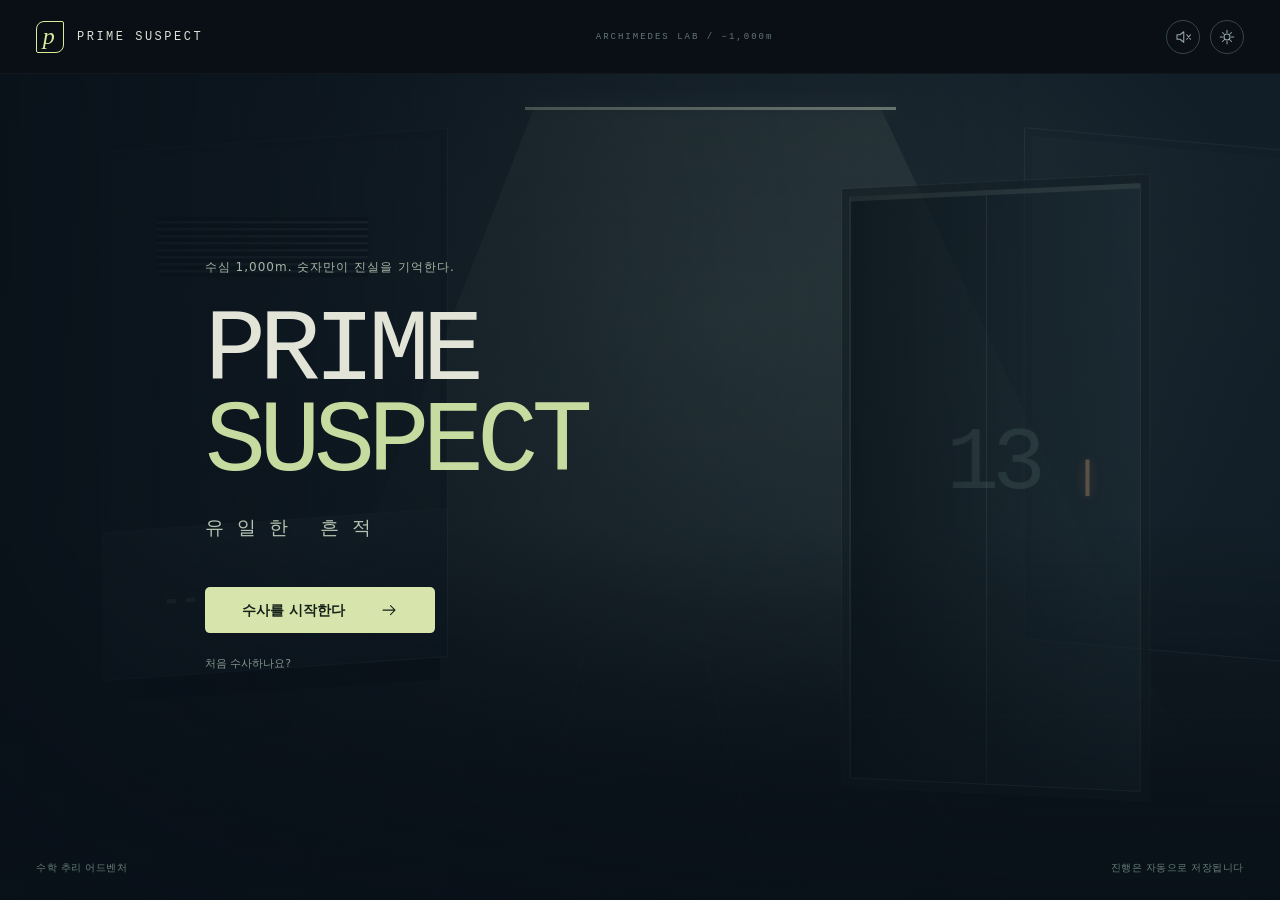
==== index.html @ 3eef9ec5 "Initial playable Prime Suspect prototype" ====
<!doctype html>
<html lang="ko">
<head>
  <meta charset="utf-8">
  <meta name="viewport" content="width=device-width,initial-scale=1,viewport-fit=cover">
  <meta name="theme-color" content="#0c1319">
  <meta name="description" content="소인수분해로 거짓 증언을 파헤치는 수학 추리 어드벤처. 프라임 서스펙트: 유일한 흔적.">
  <title>PRIME SUSPECT — 유일한 흔적</title>
  <link rel="icon" href="data:image/svg+xml,%3Csvg xmlns='http://www.w3.org/2000/svg' viewBox='0 0 64 64'%3E%3Crect width='64' height='64' rx='14' fill='%230c1319'/%3E%3Ctext x='32' y='45' font-size='44' text-anchor='middle' fill='%23ddefa0' font-family='monospace'%3Ep%3C/text%3E%3C/svg%3E">
  <link rel="stylesheet" href="styles.css">
  <script defer src="assets/manifest.js"></script>
  <script defer src="core.js"></script>
  <script defer src="cases.js"></script>
  <script defer src="game.js"></script>
</head>
<body>
  <div id="app"></div>
  <div id="toast" role="status" aria-live="polite"></div>
  <dialog id="dialog" aria-labelledby="dialog-title"></dialog>
  <noscript>이 게임은 JavaScript가 필요합니다. 브라우저에서 JavaScript를 허용해 주세요.</noscript>
</body>
</html>
---- styles.css ----
@charset "UTF-8";
:root{color-scheme:dark;--bg:#0b1117;--panel:#111b23;--panel2:#17232c;--line:#293741;--text:#edf0eb;--muted:#91a1aa;--accent:#d6ed9a;--blue:#88c8f4;--red:#ef8d7c;--mono:Consolas,'Courier New',monospace;--sans:'Segoe UI','Malgun Gothic',system-ui,sans-serif}
*{box-sizing:border-box}body{margin:0;background:var(--bg);color:var(--text);font-family:var(--sans);font-size:14px;line-height:1.6}button,select{font:inherit}button{cursor:pointer;color:inherit}button:disabled{cursor:default;opacity:.4}button,a,select{touch-action:manipulation}button{border:0;background:none}button:focus-visible,select:focus-visible,a:focus-visible{outline:2px solid var(--accent);outline-offset:4px}button:hover:not(:disabled){filter:brightness(1.12)}::selection{background:#536834;color:white}.mono{font-family:var(--mono)}.eyebrow{font:11px var(--mono);letter-spacing:2px;text-transform:uppercase;color:var(--accent)}.muted{color:var(--muted)}.icon{width:18px;height:18px;vertical-align:middle;flex:none;display:inline-block}.primary{background:var(--accent);color:#152019;border-radius:5px;padding:12px 20px;font-weight:700;display:inline-flex;align-items:center;justify-content:center;gap:12px;min-height:46px}.secondary{border:1px solid var(--line);background:#18242d;border-radius:5px;padding:10px 15px;min-height:42px;display:inline-flex;align-items:center;justify-content:center;gap:8px}.quiet{border:1px solid var(--line);border-radius:5px;min-height:38px;padding:7px 11px;color:var(--muted)}.icon-button{width:38px;height:38px;display:inline-grid;place-items:center;border:1px solid var(--line);border-radius:50%;color:var(--muted)}.status-dot{display:inline-block;width:6px;height:6px;border-radius:50%;background:var(--accent);box-shadow:0 0 12px #d6ed9a40;margin-right:7px}.tag{font:10px var(--mono);padding:4px 7px;border:1px solid var(--line);border-radius:3px;color:var(--muted);letter-spacing:.5px}.red-text{color:var(--red)}.blue-text{color:var(--blue)}.lime-text{color:var(--accent)}
.topbar{max-width:1600px;padding:22px 36px 17px;margin:auto;display:flex;align-items:center;justify-content:space-between;gap:15px}.brand{display:flex;align-items:center;gap:12px;text-align:left;padding:0}.brand-symbol{width:33px;height:38px;display:grid;place-items:center;border:1px solid var(--accent);font:italic 28px Georgia;color:var(--accent);border-radius:8px 2px}.brand strong{display:block;font:700 15px var(--mono);letter-spacing:2.5px}.brand small{display:block;font-size:10px;letter-spacing:3px;color:var(--muted);margin-top:3px}.top-meta{display:flex;align-items:center;gap:24px;font:11px var(--mono);color:var(--muted)}.top-actions{display:flex;align-items:center;gap:8px}.topline{height:1px;background:var(--line)}.shell{max-width:1600px;padding:0 36px 36px;margin:auto}.case-nav{display:grid;grid-template-columns:repeat(4,1fr);gap:0;margin-bottom:28px;border-bottom:1px solid var(--line)}.case-tab{padding:18px 14px 16px;display:flex;align-items:center;gap:13px;text-align:left;position:relative;color:var(--muted)}.case-tab:first-child{padding-left:0}.case-tab.active{color:var(--text)}.case-tab.active:after{content:'';height:2px;background:var(--accent);position:absolute;bottom:-1px;left:0;right:0}.case-num{font:24px var(--mono);color:#5f747f}.case-tab.active .case-num{color:var(--accent)}.case-tab small{display:block;font:9px var(--mono);letter-spacing:1.3px;margin-top:2px}.case-tab .tab-lock{margin-left:auto}.case-tab:disabled{opacity:.55}.chapter-heading{display:flex;justify-content:space-between;gap:24px;margin-bottom:25px;align-items:end}.chapter-heading h1{font-size:29px;line-height:1.3;letter-spacing:-1.3px;margin:9px 0 8px;font-weight:650}.chapter-heading .intro{max-width:730px;color:var(--muted);margin:0;font-size:12px}.chapter-meta{text-align:right;white-space:nowrap}.chapter-meta strong{display:block;font:29px var(--mono);letter-spacing:-1px}.chapter-meta span{font-size:10px;color:var(--muted)}.case-progress{display:flex;gap:5px;margin-top:10px}.case-progress i{height:3px;width:33px;background:var(--line)}.case-progress i.done{background:var(--accent)}
.workspace{display:grid;grid-template-columns:minmax(260px,.94fr) minmax(320px,1.16fr) minmax(300px,1fr);gap:18px;align-items:start}.panel{background:var(--panel);border:1px solid var(--line);border-radius:8px;overflow:hidden;min-width:0}.panel-head{padding:15px 17px;display:flex;align-items:center;justify-content:space-between;border-bottom:1px solid var(--line);gap:10px}.panel-head h2{font-size:12px;margin:0;font-weight:600;display:flex;align-items:center;gap:8px}.panel-head .index{font:10px var(--mono);color:var(--accent);margin-right:3px}.panel-label{font:9px var(--mono);letter-spacing:1px;color:var(--muted)}.suspect-tabs{display:flex;border-bottom:1px solid var(--line);padding:0 10px;gap:4px}.suspect-tab{flex:1;padding:13px 5px;color:var(--muted);font-size:12px;border-bottom:2px solid transparent;white-space:nowrap;min-height:44px}.suspect-tab.active{color:var(--accent);border-bottom-color:var(--accent)}.portrait-stage{height:187px;position:relative;overflow:hidden;background:radial-gradient(ellipse at 50% 90%,#34464b 0,transparent 70%),repeating-linear-gradient(0deg,transparent,transparent 3px,#ffffff03 4px),#141f27;display:flex;align-items:end;justify-content:center}.portrait-stage:after{content:'';position:absolute;inset:0;background:linear-gradient(0deg,#0c141bc9,transparent 50%);pointer-events:none}.portrait-stage .crosshair{position:absolute;inset:24px 35px;border:1px solid #49616d35;border-radius:1px}.portrait-stage .crosshair:before{content:'';position:absolute;width:1px;height:100%;left:50%;background:#4c69721a}.portrait-stage svg.person{height:190px;filter:drop-shadow(0 0 25px #7d9f9f20);opacity:.85}.portrait-stage img{height:100%;width:100%;object-fit:cover;object-position:50% 25%}.portrait-stage .portrait-id{position:absolute;top:14px;left:15px;font:9px var(--mono);letter-spacing:1px;color:#93a8b4;z-index:1}.portrait-stage .placeholder-label{position:absolute;right:11px;top:13px;font:8px var(--mono);color:#748690;letter-spacing:1px}.portrait-stage .person-name{position:absolute;bottom:13px;left:17px;z-index:1}.person-name strong{font-size:22px;letter-spacing:1px;font-weight:500}.person-name small{display:block;font-size:11px;color:#a8b7bc;margin-top:0}.emotion{position:absolute;bottom:20px;right:14px;color:var(--accent);font-size:10px;z-index:1}.testimony{padding:16px}.section-caption{display:flex;justify-content:space-between;align-items:center;gap:8px;margin-bottom:9px;color:var(--muted);font-size:10px}.statement{width:100%;text-align:left;border:1px solid var(--line);background:#15222b;display:flex;align-items:start;gap:11px;padding:12px;border-radius:5px;margin-top:8px;font-size:12px;line-height:1.8;transition:border-color .15s,background .15s}.statement .line-no{font:10px var(--mono);color:#637c8b;margin-top:4px}.statement.selected{border-color:var(--accent);background:#202c29}.statement.selected .line-no{color:var(--accent)}.statement.selected:after{content:'HOLD';font:8px var(--mono);color:var(--accent);margin-left:auto;padding-top:5px}.deduction{border-top:1px solid var(--line);padding:15px 16px;background:#121e26}.deduction-title{font-size:11px;color:var(--accent);margin:0 0 8px}.deduction .statement{font-size:11px;padding:10px;line-height:1.7}.brief{padding:15px 16px;border-top:1px solid var(--line);font-size:11px;color:var(--muted)}.brief strong{color:var(--text);font-weight:500}.brief .eyebrow{font-size:9px;margin-bottom:7px}
.map-subhead{display:flex;justify-content:space-between;padding:14px 17px 0;font-size:10px;color:var(--muted)}.map{height:340px;margin:0 10px;position:relative;background-image:radial-gradient(#4a647542 1px,transparent 1px);background-size:15px 15px}.map svg.connections{position:absolute;inset:0;width:100%;height:100%;overflow:visible}.connections path{fill:none;stroke:#4a616f;stroke-width:1.2;vector-effect:non-scaling-stroke}.connections .special-line{stroke:var(--accent);stroke-dasharray:3 2;stroke-width:1.3;opacity:.7}.room{position:absolute;transform:translate(-50%,-50%);width:110px;max-width:31%;padding:0;display:flex;align-items:center;flex-direction:column;gap:5px;z-index:2}.room-number{display:grid;place-items:center;width:43px;height:38px;background:#172630;border:1px solid #506a79;border-radius:5px;font:20px var(--mono);position:relative;box-shadow:0 0 0 5px #111b23}.room:hover .room-number{border-color:var(--accent)}.room.crime .room-number{border-color:var(--red);color:var(--red);background:#33252a}.room.discovered .room-number:after{content:'';width:5px;height:5px;position:absolute;right:-3px;top:-3px;background:var(--accent);border-radius:50%;box-shadow:0 0 0 3px var(--panel)}.room-name{font-size:10px;background:#111b23eb;padding:0 4px;text-align:center;line-height:1.4;white-space:normal}.room .crime-caption{font:7px var(--mono);letter-spacing:1.3px;color:var(--red);line-height:1}.special-button{position:absolute;left:50%;top:60%;transform:translateX(-50%);font-size:9px;z-index:3;background:#1e2e2c;border:1px dashed #759369;color:var(--accent);border-radius:4px;padding:4px 7px;max-width:55%;white-space:nowrap}.map.case-4 .special-button{top:59%;left:74%}.map-legend{display:flex;gap:14px;padding:1px 17px 14px;font-size:9px;color:var(--muted)}.map-legend span{display:flex;align-items:center;gap:5px}.legend-square{display:inline-block;width:6px;height:6px;border:1px solid var(--muted)}.legend-square.crime{border-color:var(--red)}.legend-square.clue{background:var(--accent);border-color:var(--accent)}.evidence-section{border-top:1px solid var(--line);padding:15px 16px}.evidence-title{display:flex;align-items:center;justify-content:space-between;margin-bottom:10px}.evidence-title h3{font-size:11px;font-weight:500;margin:0}.evidence-title span{font:10px var(--mono);color:var(--muted)}.evidence-list{display:grid;grid-template-columns:1fr 1fr;gap:7px}.evidence{border:1px solid var(--line);background:#15222a;border-radius:4px;padding:10px;text-align:left;min-width:0;position:relative;min-height:66px}.evidence strong{display:block;font-size:10px;font-weight:500;line-height:1.5}.evidence small{display:block;font-size:9px;color:var(--muted);margin-top:4px;line-height:1.4}.evidence.selected{border-color:var(--accent);background:#25302b}.evidence.selected:after{content:'✓';position:absolute;right:6px;top:3px;color:var(--accent);font-size:10px}.empty-note{font-size:11px;color:var(--muted);padding:12px 0;line-height:1.9;grid-column:1/-1}.notebook-button{display:flex;align-items:center;justify-content:center;gap:6px;width:100%;margin-top:12px;font-size:10px;color:var(--muted);padding:7px}
.decoder-body{padding:16px}.card-slot{padding:14px;background:linear-gradient(125deg,#26343d,#18232d);border:1px solid #3b4d58;border-radius:7px;position:relative;overflow:hidden}.card-slot:before{content:'';position:absolute;width:160px;height:160px;border:1px solid #607a8725;border-radius:50%;right:-70px;top:-70px;box-shadow:0 0 0 17px #607a8710,0 0 0 40px #607a8708}.card-slot .eyebrow{font-size:8px;color:#9aafb8;letter-spacing:1.7px}.card-slot .card-name{display:flex;justify-content:space-between;align-items:center;margin-top:7px;font-size:11px}.card-value{font:32px var(--mono);letter-spacing:-1px;line-height:1.3;margin:9px 0 8px}.magnetic{height:4px;background:repeating-linear-gradient(90deg,#8b9ba57a 0,#8b9ba57a 1px,transparent 2px,transparent 5px);width:80px}.scan-button{width:100%;margin-top:11px;font-size:12px}.scan-button svg{width:16px}.decoder-tabs{display:flex;gap:3px;border-bottom:1px solid var(--line);margin-top:18px}.decoder-tab{font-size:10px;flex:1;min-height:40px;color:var(--muted);padding:8px 3px;white-space:nowrap;border-bottom:2px solid transparent}.decoder-tab.active{border-bottom-color:var(--accent);color:var(--accent)}.factor-output{padding:17px 0 11px;min-height:134px}.output-label{display:flex;justify-content:space-between;font:9px var(--mono);letter-spacing:1px;color:var(--muted);margin-bottom:10px}.factor-row{display:flex;flex-wrap:wrap;gap:6px}.factor-chip{display:flex;flex-direction:column;align-items:center;justify-content:center;min-width:46px;min-height:54px;border:1px solid #4d7990;color:var(--blue);background:#192e3b;border-radius:4px;padding:7px 10px;font:21px var(--mono)}.factor-chip sup{font-size:12px;vertical-align:super;margin-left:1px}.factor-chip small{font:8px var(--sans);margin-top:3px;opacity:.8}.factor-chip.odd{border-color:#965c57;color:var(--red);background:#302429}.factor-chip.unknown{border-color:#a8715e;color:#eeb28e;background:#322722}.factor-chip.selected{outline:2px solid var(--accent);outline-offset:2px}.factor-empty{display:flex;gap:10px;align-items:center;font-size:11px;color:var(--muted);height:85px;border:1px dashed var(--line);padding:15px;border-radius:4px}.factor-note{font-size:10px;color:var(--muted);margin:11px 0 0;line-height:1.8}.factor-action{width:100%;text-align:left;border:1px dashed #61765d;border-radius:4px;color:var(--accent);font-size:10px;margin-top:10px;padding:9px}.mini-comparison{font-size:10px;border-top:1px solid var(--line);margin-top:13px;padding-top:12px;color:var(--muted);display:grid;gap:5px}.mini-comparison b{color:var(--blue);font-family:var(--mono);font-weight:normal}.tool-panel{padding:15px 0 5px}.tool-description{font-size:10px;color:var(--muted);margin:0 0 13px;line-height:1.9}.select-label{display:block;font-size:10px;color:var(--muted);margin:10px 0 5px}select{width:100%;min-height:40px;border:1px solid #3a4c58;border-radius:4px;background:#17242e;color:var(--text);padding:8px 10px;font-size:11px}.snapshot-row{display:grid;grid-template-columns:70px 1fr;align-items:center;gap:8px;margin-bottom:8px}.snapshot-value{font:16px var(--mono);color:var(--blue)}.tool-button{width:100%;margin-top:12px;font-size:11px}.math-result{margin-top:14px;padding:12px;border:1px solid #475b4d;background:#1e2b28;border-radius:4px;color:var(--accent);font:14px var(--mono);overflow-wrap:anywhere}.math-result small{display:block;font:10px var(--sans);color:var(--muted);margin-top:5px;line-height:1.7}.division-grid{margin-top:12px;font-size:9px;border-collapse:collapse;width:100%;text-align:center;color:var(--muted)}.division-grid th,.division-grid td{padding:5px 2px;border-bottom:1px solid var(--line);font-weight:400}.division-grid .yes{color:var(--blue)}.offset-controls{display:flex;gap:7px;margin:13px 0}.offset-controls button{flex:1;border:1px solid var(--line);border-radius:4px;padding:8px;font:18px var(--mono);background:#17242e}.offset-controls button.active{color:var(--accent);border-color:var(--accent);background:#27352b}.offset-equation{text-align:center;font:21px var(--mono);padding:7px 0 16px;line-height:1.7}.swap-card{border:1px solid var(--line);background:#16232c;padding:11px;border-radius:4px;margin-top:10px}.swap-card p{font-size:10px;color:var(--muted);margin:0 0 6px}.swap-card .prefix{font:12px var(--mono)}.exit-block{margin-top:8px;display:block;width:100%;border:1px dashed #8f9c6b;color:var(--accent);border-radius:3px;padding:8px;font:12px var(--mono);background:#2b352c;cursor:grab}.swap-card.drag-over{outline:2px solid var(--accent)}.swap-arrow{text-align:center;font-size:18px;color:var(--accent);margin:3px 0 -7px}.module-unlock{padding:10px 16px;border-top:1px solid var(--line);font-size:9px;color:var(--muted);display:flex;gap:7px;align-items:center}
.actionbar{display:grid;grid-template-columns:1fr auto;align-items:center;gap:20px;background:#17232b;border:1px solid #3e4d45;border-radius:7px;margin-top:18px;padding:17px 20px;position:relative}.objective{display:flex;align-items:center;gap:15px;min-width:0}.objective-number{display:grid;place-items:center;flex:none;width:35px;height:35px;background:#27372c;border:1px solid #4c6041;border-radius:50%;color:var(--accent);font:13px var(--mono)}.objective h3{font-size:12px;font-weight:600;margin:0 0 3px}.objective p{font-size:11px;color:var(--muted);margin:0;line-height:1.8}.action-buttons{display:flex;gap:8px;align-items:center}.proof-button{min-width:155px;font-size:12px}.proof-label{display:block;color:var(--accent);font-size:10px;margin-top:3px}.proof-label.empty{color:var(--muted)}.feedback{grid-column:1/-1;border-top:1px solid #684641;padding-top:11px;color:#f3a291;font-size:12px}.footer{display:flex;justify-content:space-between;gap:15px;padding-top:18px;font:9px var(--mono);letter-spacing:1px;color:#607780}.footer .saving{color:#91a17b}.save-warning{color:var(--red);font-size:10px;margin:10px 0 0}.finish-banner{padding:20px;background:#26362a;border:1px solid #66744d;border-radius:6px;margin-bottom:18px;display:flex;align-items:center;justify-content:space-between;gap:15px}.finish-banner strong{font-size:14px}.finish-banner p{font-size:11px;color:var(--muted);margin:5px 0 0}.finish-banner div:last-child{display:flex;gap:8px}
.landing{max-width:1370px;margin:auto;min-height:calc(100svh - 100px);padding:55px 48px 35px;position:relative}.landing-main{display:grid;grid-template-columns:1.2fr 1fr;align-items:center;gap:60px;min-height:410px}.landing h1{font-size:clamp(42px,5.1vw,72px);line-height:1.16;letter-spacing:-3px;font-weight:600;margin:25px 0}.landing h1 em{font-style:normal;color:var(--accent)}.landing .lead{color:var(--muted);font-size:14px;line-height:2;max-width:490px}.landing-actions{display:flex;gap:10px;margin:29px 0}.landing .primary{min-width:185px}.landing-foot{display:flex;justify-content:space-between;margin-top:25px;padding-top:20px;border-top:1px solid var(--line);font:10px var(--mono);letter-spacing:1px;color:var(--muted)}.prime-art{position:relative;min-height:395px;display:flex;align-items:center;justify-content:center;background:radial-gradient(ellipse,#30454150,transparent 70%)}.prime-art .orbit{position:absolute;border:1px solid #3e584d60;width:310px;height:310px;border-radius:50%;box-shadow:0 0 0 30px #3e584d10,0 0 0 60px #3e584d0a}.prime-art .orbit:before{content:'';width:10px;height:10px;position:absolute;top:64px;right:14px;border-radius:50%;background:var(--accent);box-shadow:0 0 20px #d6ed9a60}.art-card{position:relative;transform:rotate(-8deg);width:260px;height:165px;padding:24px;background:linear-gradient(130deg,#364b4b,#182630);border:1px solid #62776b;border-radius:9px;box-shadow:0 20px 60px #0008}.art-card:after{content:'';position:absolute;width:100%;height:32px;background:#0a1119;left:0;top:30px;opacity:.55}.art-card .eyebrow{position:relative;z-index:1;font-size:8px}.art-card strong{display:block;font:43px var(--mono);margin-top:27px;color:var(--text);letter-spacing:2px}.art-card small{font:8px var(--mono);letter-spacing:2px;color:var(--muted)}.art-factor{position:absolute;right:0;bottom:40px;display:flex;gap:7px;transform:rotate(5deg)}.art-factor .factor-chip{width:61px;height:67px;font-size:26px;box-shadow:0 15px 35px #0008}.art-caption{position:absolute;left:10px;top:24px;color:#93aa9a;font:9px var(--mono);letter-spacing:2px}.art-coordinate{position:absolute;bottom:0;left:30px;font:9px var(--mono);letter-spacing:2px;color:var(--muted)}.case-previews{display:grid;grid-template-columns:repeat(4,1fr);gap:12px;margin-top:40px}.case-preview{padding:17px;border:1px solid var(--line);border-radius:5px;background:#111c23}.case-preview .num{color:var(--accent);font:12px var(--mono)}.case-preview h3{font-size:13px;font-weight:500;margin:11px 0 5px}.case-preview p{font-size:10px;color:var(--muted);margin:0}
dialog{color:var(--text);background:#131f27;border:1px solid #45574e;border-radius:10px;padding:0;max-width:540px;width:calc(100% - 32px);max-height:88svh;box-shadow:0 30px 100px #000b}dialog::backdrop{background:#04090dd9;backdrop-filter:blur(6px)}.dialog-inner{padding:30px}.dialog-top{display:flex;justify-content:space-between;align-items:center;gap:15px}.dialog-inner h2{font-size:23px;line-height:1.5;letter-spacing:-.7px;margin:20px 0 13px;font-weight:550}.dialog-inner p{font-size:13px;line-height:2;color:#b5c2c8;margin:12px 0}.dialog-actions{display:flex;gap:10px;justify-content:flex-end;flex-wrap:wrap;margin-top:25px}.dialog-actions button{font-size:12px}.success-mark{font:48px Georgia;color:var(--accent);margin-top:14px}.success-line{height:1px;background:linear-gradient(90deg,var(--accent),transparent);margin:21px 0}.hint-count{display:flex;gap:5px;margin:18px 0}.hint-count i{display:block;height:3px;width:30px;background:var(--line)}.hint-count i.active{background:var(--accent)}.help-rule{display:grid;grid-template-columns:30px 1fr;gap:12px;margin:17px 0}.help-rule span{font:18px var(--mono);color:var(--accent);padding-top:3px}.help-rule p{margin:0;font-size:12px}.help-rule b{display:block;color:var(--text);font-weight:500}.notebook-entry{padding:13px 0;border-bottom:1px solid var(--line)}.notebook-entry strong{font-size:12px;font-weight:500;color:var(--accent)}.notebook-entry p{font-size:11px;margin:5px 0}.dialog-pills{display:flex;gap:7px;flex-wrap:wrap;margin-top:15px}.dialog-pills .tag{color:var(--accent)}#toast{position:fixed;bottom:25px;left:50%;transform:translate(-50%,18px);background:var(--accent);color:#14201a;border-radius:5px;padding:11px 18px;font-size:12px;font-weight:600;z-index:10;opacity:0;pointer-events:none;max-width:calc(100% - 28px);text-align:center;transition:opacity .2s,transform .2s}#toast.visible{opacity:1;transform:translate(-50%,0)}.scan-flash{animation:scan .55s ease-out}.spark{animation:spark .7s ease-out}@keyframes scan{0%{opacity:0;transform:translateY(9px)}40%{filter:brightness(1.7)}100%{opacity:1;transform:none}}@keyframes spark{0%,25%{filter:brightness(2);transform:translateX(-2px)}40%{transform:translateX(2px)}60%,100%{filter:none;transform:none}}
@media(min-width:1500px){.portrait-stage{height:225px}.map{height:380px}.testimony .statement{font-size:13px}.panel-head{padding:18px}.factor-chip{min-width:53px}.card-value{font-size:36px}}
@media(max-width:1150px){.topbar{padding:20px 23px}.shell{padding:0 23px 28px}.workspace{grid-template-columns:minmax(240px,.9fr) minmax(290px,1.1fr);gap:16px}.decoder-panel{grid-column:1/-1}.decoder-body{display:grid;grid-template-columns:240px 1fr;gap:0 20px}.decoder-tabs{margin-top:0}.decoder-content{grid-column:2;grid-row:2/4}.card-slot{grid-row:1/3}.scan-button{grid-column:1;grid-row:3;align-self:start}.decoder-panel .module-unlock{padding:10px 17px}.decoder-content .factor-output{min-height:110px}.tool-panel{padding-top:12px}.tool-panel .snapshot-row{max-width:400px}.landing{padding:35px 30px}.landing-main{gap:20px}.prime-art{transform:scale(.9)}.case-tab{gap:9px;padding:16px 10px}.case-tab strong{font-size:11px}.case-tab small{font-size:8px}.case-num{font-size:21px}.chapter-heading h1{font-size:27px}.chapter-meta{display:none}}
@media(max-width:700px){.topbar{padding:16px 17px}.brand strong{font-size:12px;letter-spacing:1.7px}.brand small{font-size:8px;letter-spacing:2px}.brand-symbol{width:27px;height:33px;font-size:24px}.top-meta{display:none}.top-actions{gap:6px}.top-actions .icon-button{width:33px;height:33px}.shell{padding:0 14px 22px}.case-nav{margin-bottom:20px}.case-tab{display:block;text-align:center;padding:13px 2px}.case-tab:first-child{padding-left:2px}.case-num{font-size:18px;display:block}.case-tab strong{display:none}.case-tab small{font-size:8px;letter-spacing:.3px;margin-top:4px}.case-tab .tab-lock{position:absolute;top:11px;right:8px;width:10px;height:10px}.chapter-heading{margin-bottom:17px}.chapter-heading .eyebrow{font-size:9px;letter-spacing:1.5px}.chapter-heading h1{font-size:25px;margin-top:7px}.chapter-heading .intro{font-size:11px;line-height:1.9}.workspace{display:flex;flex-direction:column;gap:13px}.panel{width:100%}.panel-head{padding:13px 15px}.panel-head h2{font-size:12px}.portrait-stage{height:150px}.portrait-stage svg.person{height:165px}.testimony{padding:13px 14px}.statement{font-size:12px;min-height:49px}.portrait-stage .person-name strong{font-size:20px}.suspect-tabs{padding:0 7px}.suspect-tab{padding:11px 4px}.brief{padding:12px 14px;font-size:10px}.map{height:300px;margin:0 13px}.map-subhead{font-size:9px}.evidence-section{padding:13px 14px}.room{max-width:32%;width:115px}.room-name{font-size:10px}.room-number{width:39px;height:35px;font-size:18px}.evidence strong{font-size:11px}.evidence small{font-size:10px}.evidence{min-height:65px;padding:10px}.decoder-body{display:block;padding:14px}.card-slot{padding:13px}.card-value{font-size:29px;margin:4px 0}.card-slot .card-name{margin-top:4px}.card-slot .eyebrow{font-size:8px}.scan-button{margin-top:10px}.decoder-tabs{margin-top:13px}.factor-output{min-height:120px}.factor-chip{min-width:53px;min-height:56px}.factor-note{font-size:11px}.tool-description{font-size:11px}.select-label,select{font-size:12px}.snapshot-row{grid-template-columns:80px 1fr}.snapshot-value{font-size:18px}.actionbar{grid-template-columns:1fr;padding:14px;gap:12px;margin-top:14px}.objective{gap:10px;align-items:start}.objective p{font-size:11px}.objective h3{font-size:12px}.objective-number{width:28px;height:28px;font-size:11px}.action-buttons{justify-content:space-between;gap:8px}.action-buttons .primary{flex:1}.proof-button{min-width:0}.feedback{font-size:11px}.footer{font-size:8px;letter-spacing:.1px;padding:15px 1px;line-height:1.7}.footer span:first-child{max-width:60%}.landing{padding:28px 22px 25px;min-height:initial}.landing-main{display:block}.landing h1{font-size:40px;letter-spacing:-2px;margin:23px 0 19px}.landing .lead{font-size:12px;line-height:2}.landing-actions{margin:24px 0 0;gap:7px}.landing-actions .primary{min-width:0;flex:1;font-size:12px;padding:12px 14px}.landing-actions .secondary{font-size:11px;padding:10px 12px}.prime-art{min-height:290px;transform:scale(.83);margin:-8px -20px -15px}.prime-art .orbit{width:270px;height:270px}.art-factor{right:10px;bottom:13px}.art-caption{top:15px;left:0}.art-coordinate{bottom:-18px;left:4px}.case-previews{grid-template-columns:1fr 1fr;gap:8px;margin-top:20px}.case-preview{padding:13px}.case-preview h3{font-size:12px}.case-preview p{font-size:9px}.landing-foot{font-size:8px;letter-spacing:.3px;gap:12px}.dialog-inner{padding:23px}.dialog-inner h2{font-size:21px}.dialog-inner p{font-size:12px}.dialog-actions .primary,.dialog-actions .secondary{flex:1}.finish-banner{display:block;padding:16px}.finish-banner div:last-child{margin-top:15px}.finish-banner button{flex:1;font-size:11px}.special-button{font-size:8px}.division-grid{font-size:10px}select{min-height:44px}.swap-card p{font-size:11px}}
.mobile-nav{display:none}.panel,.actionbar{scroll-margin-top:15px}
@media(max-width:700px){body:has(.mobile-nav){padding-bottom:77px}.mobile-nav{display:grid;grid-template-columns:1fr 1fr 1fr 1.3fr;position:fixed;bottom:0;left:0;right:0;z-index:5;background:#101a22f5;backdrop-filter:blur(12px);border-top:1px solid #4b5f4b;padding:7px 10px calc(7px + env(safe-area-inset-bottom));gap:4px;box-shadow:0 -5px 25px #0004}.mobile-nav button{display:flex;flex-direction:column;align-items:center;justify-content:center;gap:3px;min-height:45px;font-size:10px;color:var(--muted);border-radius:4px}.mobile-nav button .icon{width:17px;height:17px}.mobile-nav .mobile-proof{background:#d6ed9a;color:#17251d}.mobile-nav b{font:10px var(--mono);background:#203d2526;border-radius:3px;padding:1px 4px;margin-left:2px}body:has(.mobile-nav) #toast{bottom:85px}.panel,.actionbar{scroll-margin-top:12px}}
@media(prefers-reduced-motion:reduce){*,*:before,*:after{animation:none!important;transition:none!important;scroll-behavior:auto!important}}
/* v2: a conversation first. Investigation tools are separate, temporary views. */
.scene-figure .portrait-stage svg.person{height:100%;width:100%}
.person-choice .portrait-stage svg.person{height:100%;width:auto}
.dialogue-text,.resolution-text,.opening-copy h1,.deduction-option strong{word-break:keep-all;overflow-wrap:anywhere}
.opening-copy h1{text-wrap:balance}
body.focus-mode{padding:0;overflow:hidden;background:#080d12;color:#e7e9e2;font-size:15px}
.focus-game{height:100svh;min-height:580px;display:flex;flex-direction:column;background:#0b1218;overflow:hidden}
.scene-header{height:74px;flex:none;padding:0 36px;display:flex;align-items:center;justify-content:space-between;border-bottom:1px solid #b0c4b10d;position:relative;z-index:2;background:#0a1017e8;gap:24px}
.scene-brand{display:flex;align-items:center;gap:13px;font:12px var(--mono);letter-spacing:2.5px;color:#d8e2d5;padding:0}.scene-brand .brand-symbol{height:32px;width:28px;font-size:24px}
.scene-header-actions{display:flex;gap:10px}.scene-header-actions .icon-button{border-color:#35464a;color:#9aa9ac;width:34px;height:34px}
.chapter-button{display:flex;align-items:center;gap:15px;color:#adb9b8;font-size:13px;padding:8px 16px}.chapter-button .mono{font-size:10px;color:#a8b58e;letter-spacing:1.6px}.chapter-dots{font:11px var(--mono);letter-spacing:3px;color:#70817c}.depth-label{font:9px var(--mono);letter-spacing:2px;color:#657773}
.scene-stage,.title-stage{position:relative;flex:1;min-height:0;isolation:isolate;overflow:hidden}
.room-art{position:absolute;inset:0;z-index:-1;overflow:hidden;background:radial-gradient(ellipse at 56% 30%,#34454a80,transparent 55%),linear-gradient(180deg,#121e27,#152129 55%,#0d151b 88%);background-size:cover;background-position:center}
.ceiling-light{position:absolute;top:4%;left:41%;width:29%;height:3px;background:#becab5;opacity:.55;box-shadow:0 0 20px #cbdebd65,0 0 80px #e4f5ce25}
.light-cone{position:absolute;top:4%;left:20%;width:75%;height:86%;background:linear-gradient(180deg,#a5bba51c,transparent);clip-path:polygon(29% 0,65% 0,100% 100%,0 100%);filter:blur(12px)}
.wall-panel{position:absolute;top:8%;bottom:30%;border:1px solid #71838520;background:linear-gradient(130deg,#27343c33,#0d1a2499);box-shadow:inset 0 0 0 7px #0e182030}.left-wall{left:8%;width:27%;transform:skewY(-4deg)}.right-wall{right:-3%;width:23%;transform:skewY(5deg)}
.scene-door{position:absolute;top:11%;height:61%;width:18%;left:68%;background:linear-gradient(90deg,#0c161dd9,#1c2c3499);border:1px solid #7189853d;border-top:5px solid #57666447;box-shadow:0 0 0 8px #0f192099,0 0 0 9px #53645f1a;transform:perspective(900px) rotateY(-8deg);display:grid;place-items:center}
.scene-door:before{content:'';position:absolute;top:0;bottom:0;left:48%;width:1px;background:#59726938}.scene-door span{font:clamp(50px,7vw,110px) var(--mono);color:#647f7938;letter-spacing:-7px;transform:translateY(-25px)}.scene-door i{position:absolute;right:17%;top:45%;width:4px;height:36px;background:#cf9b715c;box-shadow:0 0 12px #e1984c38}
.wall-vent{position:absolute;top:17%;left:12%;width:17%;height:8%;border:3px solid #17232b;background:repeating-linear-gradient(0deg,#09121a 0,#09121a 4px,#35434a 5px,#35434a 7px);opacity:.5}
.room-console{position:absolute;bottom:28%;left:8%;width:27%;height:18%;background:linear-gradient(150deg,#24323a,#111e27);border:1px solid #75867a22;transform:skewY(-4deg);box-shadow:0 30px 0 -8px #0b121acc;display:flex;align-items:center;padding:5%;gap:10px}.room-console i{width:9px;height:4px;background:#9fb78b55;box-shadow:0 0 8px #b3dd8022}.room-console i:last-child{background:#b47e5c5c}
.floor-grid{position:absolute;bottom:-30%;left:-20%;right:-20%;height:60%;background:repeating-linear-gradient(90deg,transparent 0,transparent 119px,#96ac9e0d 120px),repeating-linear-gradient(0deg,transparent 0,transparent 79px,#96ac9e0d 80px);transform:perspective(400px) rotateX(58deg);transform-origin:50% 0}
.room-vignette{position:absolute;inset:0;background:radial-gradient(ellipse at 54% 35%,transparent 10%,#050b1066 75%),linear-gradient(0deg,#080f17f5 0,transparent 65%)}
.scene-location{position:absolute;top:32px;left:38px;font-size:11px;color:#8b9e9d;display:flex;align-items:center;gap:12px;letter-spacing:1px}.scene-location i{display:block;height:3px;width:3px;background:#91a294;border-radius:50%}
.scene-caption{position:absolute;left:11%;top:27%;display:flex;flex-direction:column;align-items:start;gap:12px;font:9px var(--mono);letter-spacing:3px;color:#748985}.caption-line{height:1px;width:33px;background:#96ac89}.caption-number{font:100px var(--mono);color:#b5c8bb0d;letter-spacing:-7px;line-height:1}
.scene-figure{position:absolute;top:8%;bottom:192px;left:47%;width:35%;min-height:220px;transform:translateX(-20%);pointer-events:none;filter:drop-shadow(-30px 15px 50px #000a);transition:filter .2s}
.scene-figure .portrait-stage{height:100%;width:100%;background:none;overflow:visible}.scene-figure .portrait-stage:after{background:linear-gradient(0deg,#101b2366,transparent 60%)}.scene-figure .person{height:100%;width:100%;max-width:570px;filter:none;opacity:1}
.scene-figure .portrait-stage img{object-fit:contain;object-position:bottom;mask-image:linear-gradient(180deg,black 75%,transparent)}
.scene-figure .crosshair,.scene-figure .portrait-id,.scene-figure .placeholder-label,.scene-figure .person-name,.scene-figure .emotion{display:none}.figure-held{filter:drop-shadow(-20px 10px 50px #000b) drop-shadow(0 0 20px #d6ed9a13)}
.dialogue-box{position:absolute;bottom:100px;left:50%;transform:translateX(-50%);width:min(1040px,calc(100% - 120px));padding:28px 34px 24px;background:linear-gradient(115deg,#0d1820f9,#101b23f5);border:1px solid #5e746542;border-left:3px solid #a7bc90;border-radius:3px;box-shadow:0 16px 60px #0005;z-index:1}
.dialogue-name{display:flex;align-items:center;gap:13px;font-size:17px;color:#d7e9bc}.dialogue-name>span:first-child{font-weight:600;letter-spacing:2px}.dialogue-name small{font-size:11px;color:#7f9596;letter-spacing:.5px}.dialogue-name .speech-count{font:10px var(--mono);color:#637b7e;letter-spacing:2px;margin-left:auto}
.dialogue-text{font-size:clamp(20px,1.8vw,27px);font-weight:400;letter-spacing:-.65px;line-height:1.9;color:#f0eee5;max-width:900px;min-height:62px;margin:22px 0 25px;animation:speech-enter .22s ease-out}
.dialogue-controls,.dialogue-left,.dialogue-right{display:flex;align-items:center;gap:13px}.dialogue-controls{justify-content:space-between}.dialogue-left{gap:18px}.dialogue-right{gap:17px}.dialogue-controls .primary{font-size:13px;padding:12px 20px;min-width:142px;background:#dae7ae}.dialogue-controls .secondary{font-size:12px;min-width:120px}
.speech-prev{font-size:22px;color:#8d9a92;padding:0;min-width:24px;min-height:36px}.speaker-change{display:flex;align-items:center;gap:7px;color:#819997;font-size:11px;padding:8px 0}.speaker-change .icon{width:14px;height:14px}.hold-button{font-size:20px;letter-spacing:2px;font-weight:600;padding:8px 22px;color:#e8b99d;position:relative}.hold-button:before{content:'';height:1px;position:absolute;bottom:7px;left:22px;right:24px;background:#a9856355}.hold-button:hover{color:#f1d8ba}.resume-button{color:#9aa99d;font-size:12px;padding:9px 0}.is-held{border-left-color:#e7b993}.held-mark{position:absolute;bottom:-27px;left:0;font-size:10px;color:#a3ac94;letter-spacing:.3px}.deduction-label{font-size:11px;color:#91a396}
.investigation-dock{position:absolute;bottom:20px;left:50%;transform:translateX(-50%);width:min(1040px,calc(100% - 120px));display:flex;align-items:center;gap:8px;z-index:1}.investigation-dock button{display:flex;align-items:center;justify-content:center;gap:9px;color:#9cafab;font-size:12px;padding:11px 18px;min-height:43px;border:1px solid #6d827224;border-radius:4px;background:#0d171f99}.investigation-dock button:hover{border-color:#a5b59a77;color:#d3ddc9}.investigation-dock b{font:9px var(--mono);padding:0 4px;color:#d4e6ad}.dock-spacer{flex:1}.investigation-dock .dock-hint{border:none;background:none;color:#6e8582;font-size:10px}.investigation-dock .dock-hint .icon{width:14px}
.opening-copy,.closed-copy{position:absolute;top:43%;left:50%;transform:translate(-50%,-50%);width:min(800px,calc(100% - 80px));text-align:center}.opening-copy .eyebrow{font-size:10px;letter-spacing:3px}.opening-copy h1{font-size:clamp(24px,3vw,39px);font-weight:400;letter-spacing:-1.3px;line-height:1.9;margin:32px auto 35px;max-width:740px;min-height:145px;display:flex;align-items:center;justify-content:center;animation:speech-enter .35s ease-out}.opening-progress{display:flex;justify-content:center;gap:7px;margin-bottom:32px}.opening-progress i{height:2px;width:24px;background:#53675d44}.opening-progress i.active{background:#b3c78a}.opening-copy .primary{min-width:180px;font-size:13px}.opening-stage .scene-location{top:auto;bottom:35px;left:50%;transform:translateX(-50%);white-space:nowrap}.opening-stage .room-art{filter:brightness(.7)}
.closed-copy h1{font-size:34px;font-weight:400;letter-spacing:-1px}.closed-copy p{color:#8fa49f;font-size:13px}.closed-symbol{font-size:60px;display:block;color:#bfd294;line-height:1;margin:30px 0}.closed-actions{display:flex;justify-content:center;gap:10px;margin-top:30px}.closed-actions button{font-size:13px;min-width:135px}
.title-stage .scene-door{left:66%;top:14%;height:72%;width:23%}.title-stage .room-vignette{background:linear-gradient(90deg,#091119e8,transparent 80%),linear-gradient(0deg,#091119dd,transparent 45%)}.title-copy{position:absolute;top:47%;left:16%;transform:translateY(-50%)}.title-kicker{font-size:12px;letter-spacing:1px;color:#a3b6a4;margin-bottom:30px}.title-copy h1{font:400 clamp(60px,8vw,118px)/.88 var(--mono);letter-spacing:-7px;margin:0;color:#e1e4d7}.title-copy h1 span{color:#c6dba0}.title-korean{font-size:19px;letter-spacing:13px;color:#b4c3b1;margin:24px 0 45px}.title-start{font-size:14px;min-width:230px;background:#d7e5ac;gap:35px}.title-guide{display:block;color:#83988e;font-size:11px;margin:17px auto 0;padding:5px 0}.title-copy .title-guide{margin-left:0}.title-bottom{position:absolute;left:36px;right:36px;bottom:24px;display:flex;justify-content:space-between;color:#657e77;font-size:10px;letter-spacing:.5px}
.workbench-backdrop{position:fixed;inset:0;z-index:5;background:#03090dd6;backdrop-filter:blur(9px);display:grid;place-items:center;padding:30px}.workbench{width:min(840px,100%);max-height:calc(100svh - 60px);display:flex;flex-direction:column;background:#101b23;border:1px solid #5d746349;border-radius:7px;box-shadow:0 30px 100px #0008;animation:workbench-enter .18s ease-out;overflow:hidden}
.workbench-header{display:flex;align-items:center;justify-content:space-between;gap:18px;flex:none;padding:25px 30px 17px}.workbench-header .eyebrow{font-size:9px;color:#8c9f7c;letter-spacing:2px}.workbench-header h2{font-size:24px;font-weight:400;letter-spacing:-1px;margin:5px 0 0;outline:none}.return-scene{display:flex;gap:15px;align-items:center;font-size:11px;color:#98aca2;padding:8px 0;white-space:nowrap}.return-scene .icon{height:18px;width:18px}.workbench-tabs{display:flex;gap:25px;padding:0 30px;border-bottom:1px solid #596e5e2b;flex:none}.workbench-tabs button{color:#7d948e;font-size:12px;min-height:43px;padding:8px 4px;border-bottom:2px solid transparent}.workbench-tabs [aria-current]{color:#d1e2ae;border-color:#c0d697}.workbench-scroll{padding:22px 30px 28px;overflow:auto;overscroll-behavior:contain;min-height:0}.tool-lead{color:#95aaa2;font-size:13px;margin:0 0 20px;line-height:1.9}
.scene-map{max-width:660px;margin:auto}.scene-map .map{height:min(49svh,410px);min-height:260px;margin:0 20px;background-size:21px 21px;background-image:radial-gradient(#4a64752e 1px,transparent 1px)}.scene-map .room{width:145px;max-width:32%;gap:9px}.scene-map .room-number{height:46px;width:52px;font-size:25px;box-shadow:0 0 0 6px #101b23}.scene-map .room-name{font-size:12px;background:#101b23}.scene-map .crime-caption{font-family:var(--sans);font-size:9px;letter-spacing:1px}.scene-map .special-button{font-size:10px;padding:6px 10px;top:58%}.scene-map .map.case-4 .special-button{left:75%;top:56%}.map-instruction{display:flex;align-items:center;justify-content:center;gap:8px;color:#758d87;font-size:10px;margin:15px 0 0}.map-instruction i:nth-child(2){margin-left:12px}
.card-picker{display:grid;grid-template-columns:repeat(3,1fr);gap:10px;margin:20px auto;max-width:630px}.card-picker:has(.card-pick:nth-child(2):last-child){grid-template-columns:repeat(2,1fr)}.card-pick{padding:13px 14px;text-align:left;background:#15232c;border:1px solid #41594e66;border-radius:4px;position:relative}.card-pick.active{border-color:#afc786;background:#22312a}.card-pick span{font-size:12px;color:#d4ded2}.card-pick strong{font:21px var(--mono);display:block;color:#d9e0d0;margin:5px 0}.card-pick small{font-size:9px;color:#8ea18d}
.focused-decoder{max-width:650px;margin:auto}.focused-decoder .decoder-tabs{margin:0;justify-content:center;border:0;gap:8px}.focused-decoder .decoder-tab{flex:none;min-width:83px;font-size:12px;padding:8px 17px;background:#14212a;border:1px solid #3e55494d;border-radius:4px;min-height:37px}.focused-decoder .decoder-tab.active{background:#2c3c2c;color:#d4e3ad;border-color:#7a936e}.focus-card-slot{text-align:center;padding:16px 0 5px;display:flex;align-items:center;flex-direction:column;gap:7px}.focus-card-slot .eyebrow{font-family:var(--sans);font-size:11px;letter-spacing:.5px;color:#8d9e95}.focus-card-slot>strong{font:clamp(38px,5vw,58px) var(--mono);letter-spacing:-2px;color:#e2e5d7;line-height:1.4}.focus-card-slot>.primary{margin:12px 0;font-size:13px;min-width:210px}.scan-complete{font-size:10px;color:#9eaf91;letter-spacing:1px}.focused-decoder .factor-output{min-height:0;padding:17px 0}.focused-decoder .output-label{display:none}.focused-decoder .factor-row{justify-content:center;gap:12px}.focused-decoder .factor-chip{min-width:65px;min-height:73px;font-size:29px;padding:10px 15px;border-radius:5px}.focused-decoder .factor-chip sup{font-size:15px}.focused-decoder .factor-chip small{font-size:10px}.focused-decoder .factor-note{font-size:11px;line-height:1.8;text-align:center;max-width:470px;margin:18px auto 0;color:#91a398}.focused-decoder .factor-action{display:block;width:auto;max-width:100%;margin:20px auto 0;padding:10px 20px;border-style:solid;color:#c6d9a4;font-size:12px}.focused-decoder .factor-empty{border:0;justify-content:center;font-size:12px;height:45px}.focused-decoder .mini-comparison{display:flex;justify-content:center;gap:20px;border:0;padding-top:8px;font-size:11px}.evidence-shortcut{display:block;margin:24px auto 0;font-size:11px;color:#9ead91;border-bottom:1px solid #61785855;padding-bottom:3px}
.focused-decoder .tool-panel{padding-top:20px}.focused-decoder .tool-description{font-size:12px;text-align:center;max-width:520px;margin:0 auto 24px;color:#8da296}.focused-decoder .snapshot-row{max-width:350px;margin:12px auto;grid-template-columns:1fr 1fr;font-size:14px}.focused-decoder .snapshot-row .mono{font-size:24px}.focused-decoder .tool-button{display:flex;width:min(100%,350px);margin:20px auto 0;font-size:13px}.focused-decoder .math-result{background:transparent;border:0;font-size:30px;text-align:center;margin-top:23px}.focused-decoder .math-result small{font-size:11px;margin-top:17px}.focused-decoder .offset-controls{max-width:380px;margin:25px auto 18px}.focused-decoder .offset-controls button{padding:13px;font-size:23px}.focused-decoder .offset-equation{font-size:26px;padding-bottom:20px}
.focused-decoder:has([data-drop]) .tool-panel{display:grid;grid-template-columns:1fr 1fr;gap:18px}.focused-decoder:has([data-drop]) .tool-description,.focused-decoder:has([data-drop]) .tool-button{grid-column:1/-1}.focused-decoder .swap-card{margin:0;padding:20px 16px}.focused-decoder .swap-card p{font-size:11px;line-height:1.8;min-height:36px;color:#aebfaf}.focused-decoder .prefix{font-size:15px}.focused-decoder .exit-block{font-size:16px;padding:14px 9px;margin-top:16px;letter-spacing:-.5px}.focused-decoder .swap-arrow{display:none}.focused-decoder .swap-card .math-result{font-size:26px;margin-top:18px;padding:0}.focused-decoder .swap-card .math-result small{font-size:11px;margin-top:8px}
.tool-empty,.evidence-empty{text-align:center;padding:25px 0 40px}.large-tool-symbol{display:block;font:58px Georgia;color:#a0b58a;line-height:1.2;margin:15px 0 24px}.tool-empty h3,.evidence-empty h3{font-size:20px;font-weight:400;letter-spacing:-.5px;color:#d3dfcb;margin:20px 0}.tool-empty .primary,.evidence-empty .primary,.evidence-empty .secondary{font-size:13px;margin-top:15px}.evidence-empty p{color:#8ca196;font-size:12px}.evidence-empty>div{display:flex;justify-content:center;gap:10px}
.timeline-task{max-width:610px;margin:auto;padding-top:25px}.snapshot-heading{display:flex;justify-content:space-between;color:#859d90;font-size:11px}.snapshot-large{font:64px var(--mono);text-align:center;color:#d9e1d2;margin:15px 0 12px;letter-spacing:-3px}.timeline-task h3{text-align:center;font-size:18px;font-weight:400;margin:27px 0 18px}.assignment-choices{display:grid;grid-template-columns:repeat(3,1fr);gap:10px}.assignment-choice{padding:15px 12px;background:#16252d;border:1px solid #47604d70;border-radius:4px;text-align:left;position:relative}.assignment-choice span{font-size:13px;color:#b8c8b6}.assignment-choice strong{display:block;font:21px var(--mono);margin-top:8px;color:#dfdfcd}.assignment-choice .icon{position:absolute;right:10px;top:14px;color:#d3e5a4;width:14px}.assignment-choice.selected{background:#293a29;border-color:#b2cc86}.divisor-help{font-size:11px;color:#859d8a;margin:18px 0 24px}.divisor-help summary{cursor:pointer;padding:5px 0}.divisor-help>div{display:flex;gap:15px;justify-content:space-between;padding:12px 0}.divisor-help b{font-size:10px;display:block;font-weight:400}.snapshot-navigation{display:flex;justify-content:space-between;gap:10px}.snapshot-navigation button{font-size:12px}.assignment-summary{display:grid;grid-template-columns:repeat(3,1fr);gap:8px;margin-top:24px}.assignment-summary button{padding:9px;font-size:11px;border-top:2px solid #44594766;text-align:left;color:#8fa38f}.assignment-summary button.active{border-color:#bcd48b}.assignment-summary span{font-family:var(--mono);display:block}.assignment-summary b{font-weight:400;display:block;font-size:10px;color:#b7c7a5;margin-top:3px}
.quotient-task{padding-top:25px}.quotient-task>.tool-lead{text-align:center}.quotient-equation{display:flex;justify-content:center;align-items:center;gap:20px;flex-wrap:wrap;font:30px var(--mono);color:#d1dbc5;padding:15px 0}.quotient-equation small{flex-basis:100%;text-align:center;font:10px var(--sans);color:#7e998a;letter-spacing:1px}.quotient-result{text-align:center;padding-top:26px}.quotient-result>strong{display:block;font:40px var(--mono);color:#c8d9a5;margin:10px 0 16px}
.held-quote{margin:0 0 24px;padding:16px 20px;border-left:2px solid #c7a781;background:#1e2a2c}.held-quote small{font-size:10px;color:#bfa887}.held-quote p{font-size:16px;color:#dee2cf;margin:5px 0 0;line-height:1.9}.evidence-grid{display:grid;grid-template-columns:repeat(3,1fr);gap:12px}.evidence-tile{background:#15232c;border:1px solid #395043;border-radius:4px;position:relative;overflow:hidden}.evidence-tile.selected{background:#27382c;border-color:#bbd28d}.evidence-pick{width:100%;text-align:left;padding:18px 15px 13px;position:relative;min-height:145px}.evidence-icon{display:block;color:#96ad8b;margin-bottom:19px}.evidence-icon .icon{width:26px;height:26px}.evidence-pick strong{display:block;font-size:13px;font-weight:500;line-height:1.6;color:#d4dfc8}.evidence-pick small{display:block;font-size:10px;color:#8ba18d;line-height:1.7;margin-top:7px}.evidence-pick i{position:absolute;right:12px;top:12px;font-size:13px;font-style:normal;color:#cfe3a7}.evidence-detail{border-top:1px solid #3b534133;display:block;text-align:left;width:100%;padding:7px 15px;color:#72907e;font-size:9px}.evidence-submit{display:flex;align-items:center;justify-content:space-between;gap:15px;margin-top:27px;padding-top:20px;border-top:1px solid #4b65513d;position:sticky;bottom:-28px;background:#101b23;padding-bottom:4px}.evidence-submit>span{font-size:12px;color:#869f8a}.evidence-submit b{color:#d3e8ac;font-weight:400}.evidence-submit .primary{font-size:12px;gap:22px}.proof-feedback{font-size:13px;line-height:1.9;padding:13px 15px;background:#322729;border-left:2px solid #d68e7d;color:#e6b09e;margin:20px 0 0}
.people-grid{display:grid;grid-template-columns:repeat(3,1fr);gap:17px}.people-grid:has(.person-choice:nth-child(2):last-child){grid-template-columns:repeat(2,1fr)}.person-choice{border:1px solid #4c655160;background:#15222a;border-radius:5px;overflow:hidden;text-align:left;padding:0 0 17px}.person-choice.active{border-color:#b2c587}.person-choice .portrait-stage{height:190px;pointer-events:none}.person-choice .person-name,.person-choice .portrait-id,.person-choice .placeholder-label,.person-choice .emotion,.person-choice .crosshair{display:none}.person-choice>strong,.person-choice>small,.person-choice>span{display:block;margin:0 16px}.person-choice>strong{font-size:17px;font-weight:500;color:#d2ddc6;margin-top:15px}.person-choice>small{font-size:10px;line-height:1.7;color:#829e89;margin-top:6px;min-height:33px}.person-choice>span{font-size:11px;color:#b8c895;margin-top:15px}.archive-list{display:grid;gap:10px}.archive-case{display:flex;align-items:center;gap:20px;text-align:left;padding:20px;background:#15232a;border:1px solid #3b5544;border-radius:4px}.archive-case>.mono{font-size:26px;color:#b1c38e}.archive-case>div{flex:1}.archive-case strong{display:block;font-size:16px;font-weight:400;color:#d5e0c7}.archive-case small{display:block;font-size:10px;color:#89a08a;margin-top:5px}.archive-case>span:last-child{font-size:10px;white-space:nowrap;color:#8aa374;display:flex;align-items:center;gap:10px}.archive-case .icon{width:15px}
.deduction-option{display:flex;align-items:center;gap:20px;width:100%;padding:23px 20px;text-align:left;border:1px solid #415c47;border-radius:4px;background:#17262c;margin-top:13px}.deduction-option>span{font:17px var(--mono);color:#a4b684}.deduction-option>strong{font-size:16px;font-weight:400;line-height:1.8;color:#d1dbc6;flex:1}.deduction-option .icon{color:#98b17f;width:15px}.deduction-option.selected{border-color:#b6ca89;background:#2b3b2d}
.found-clue{padding:13px;background:#263529;border-radius:4px;color:#c5d5ac;font-size:12px;margin-top:20px;display:flex;align-items:center;gap:7px}.found-clue span{font-size:9px;margin-left:auto;color:#8aa181}.focus-mode dialog{max-width:570px;background:#121e25;border-color:#56704470}.focus-mode .dialog-inner{padding:30px 34px}.focus-mode .dialog-inner p{font-size:14px;line-height:2.1}.focus-mode .dialog-inner h2{font-weight:400;font-size:26px;letter-spacing:-1px}.focus-mode .dialog-actions{margin-top:30px}.focus-mode .dialog-actions button{font-size:13px}.focus-mode .eyebrow{color:#b2c28e}.focus-mode #toast{font-size:11px;bottom:24px;box-shadow:0 7px 30px #0004}
.resolution-dialog{max-width:680px!important}.resolution-dialog .dialog-inner{padding:35px 43px 33px}.resolution-label{display:flex;justify-content:space-between;font-size:10px;letter-spacing:2px;color:#b7cc8d}.resolution-label span{font:10px var(--mono);color:#677f72;letter-spacing:2px}.resolution-symbol{font:74px Georgia;color:#c8d6a2;line-height:1;margin:24px 0}.resolution-dialog h2{font-size:30px!important;line-height:1.6!important;margin-top:24px!important}.resolution-dialog .resolution-text{font-size:17px!important;color:#b4c3b2;line-height:2!important;min-height:90px;margin-top:23px}.resolution-dialog .dialog-actions{margin-top:30px}
@keyframes speech-enter{from{opacity:.2;transform:translateY(5px)}to{opacity:1;transform:none}}@keyframes workbench-enter{from{opacity:.1;transform:translateY(9px)}to{opacity:1;transform:none}}
@media(min-width:1700px){.dialogue-box,.investigation-dock{width:1120px}.dialogue-box{bottom:120px;padding:32px 40px}.investigation-dock{bottom:35px}.dialogue-text{font-size:28px;min-height:70px}.scene-figure{bottom:220px;width:34%;left:46%}.scene-header{height:85px;padding:0 50px}}
@media(max-height:800px) and (min-width:761px){.scene-header{height:60px}.dialogue-box{bottom:85px;padding:22px 28px 19px}.dialogue-text{font-size:22px;min-height:52px;margin:16px 0 18px}.scene-figure{bottom:175px;top:5%;width:32%}.scene-location{top:23px}.scene-caption{top:20%}.investigation-dock{bottom:15px}.workbench-header{padding:20px 25px 12px}.workbench-scroll{padding-top:17px}.scene-map .map{height:42svh}.title-copy h1{font-size:80px}.title-korean{margin-bottom:30px}}
@media(max-width:1000px){.scene-header{padding:0 22px;gap:14px}.scene-brand{font-size:10px;letter-spacing:1.5px;gap:9px}.chapter-button{font-size:11px;gap:10px;padding:8px}.dialogue-box,.investigation-dock{width:calc(100% - 65px)}.scene-figure{left:42%;width:45%;bottom:200px}.scene-caption{left:8%}.title-copy{left:12%}.title-copy h1{font-size:89px}.title-kicker{font-size:11px}.depth-label{display:none}}
@media(max-width:760px){.focus-game{min-height:560px}.scene-header{height:60px;padding:0 16px;gap:10px}.scene-brand>span:last-child{display:none}.scene-brand .brand-symbol{width:24px;height:28px;font-size:21px}.scene-header-actions{gap:7px}.scene-header-actions .icon-button{width:29px;height:29px}.chapter-button{flex:1;justify-content:center;max-width:360px;padding:6px 0;gap:8px}.chapter-button .mono{font-size:8px;letter-spacing:1px}.chapter-button>span:nth-child(2){font-size:10px;max-width:150px;overflow:hidden;text-overflow:ellipsis;white-space:nowrap}.chapter-dots{display:none}.scene-location{top:20px;left:21px;font-size:9px}.scene-caption{top:19%;left:8%;font-size:7px;gap:10px;letter-spacing:2px}.caption-number{font-size:60px}.caption-line{width:24px}.scene-figure{left:23%;top:9%;bottom:230px;width:77%;transform:none;min-height:150px}.scene-door{left:66%;width:29%;top:11%;height:57%}.room-console{bottom:39%;left:-5%;width:35%}.left-wall{left:-8%;width:38%;top:10%}.right-wall{width:21%;right:-9%}.ceiling-light{left:30%;width:57%}.wall-vent{left:3%;width:26%;height:7%}.light-cone{left:0;width:120%}.dialogue-box{bottom:83px;width:calc(100% - 30px);padding:20px 19px 18px;min-height:207px}.dialogue-name{font-size:15px;gap:9px}.dialogue-name small{font-size:9px;max-width:170px;overflow:hidden;text-overflow:ellipsis;white-space:nowrap}.dialogue-name .speech-count{font-size:8px;letter-spacing:1px}.dialogue-text{font-size:19px;line-height:1.9;letter-spacing:-.5px;margin:16px 0 18px;min-height:72px}.dialogue-controls{gap:10px;align-items:end}.dialogue-left{gap:8px}.dialogue-right{gap:9px}.dialogue-controls .primary{font-size:11px;padding:10px 13px;min-width:105px;min-height:40px;gap:7px}.dialogue-controls .primary .icon{width:13px}.dialogue-controls .secondary{min-width:0;padding:9px 10px;font-size:10px;min-height:40px}.speaker-change{font-size:9px;gap:4px;white-space:nowrap}.speaker-change .icon{width:12px}.speech-prev{display:none}.hold-button{font-size:18px;padding:7px 9px;white-space:nowrap;letter-spacing:1px}.hold-button:before{left:9px;right:9px}.resume-button{font-size:10px;max-width:83px;line-height:1.8;text-align:left}.held-mark{font-size:9px;bottom:-24px;white-space:nowrap;color:#9bad8f}.deduction-label{font-size:9px;max-width:80px}.investigation-dock{bottom:13px;width:calc(100% - 30px);gap:5px}.investigation-dock button{flex:1;flex-direction:column;font-size:9px;padding:7px 5px;gap:4px;min-height:44px;background:none;border:0}.investigation-dock .icon{width:16px;height:16px}.investigation-dock b{position:absolute;margin-left:59px;top:3px;font-size:8px}.dock-spacer{display:none}.investigation-dock .dock-hint{font-size:9px}.investigation-dock .dock-hint .icon{width:15px}.opening-copy{width:calc(100% - 48px);top:44%}.opening-copy h1{font-size:25px;line-height:1.95;min-height:190px;margin-top:26px}.opening-copy .eyebrow{font-size:9px}.opening-copy .primary{font-size:12px;min-width:170px}.opening-stage .scene-location{font-size:9px}.title-copy{left:10%;top:44%}.title-copy h1{font-size:clamp(54px,15vw,92px);letter-spacing:-4px}.title-kicker{font-size:10px;max-width:260px;line-height:1.9;letter-spacing:.3px;margin-bottom:26px}.title-korean{font-size:15px;letter-spacing:9px;margin:24px 0 36px}.title-start{min-width:210px;font-size:12px}.title-guide{font-size:10px}.title-stage .scene-door{left:64%;width:38%;height:65%;top:15%}.title-bottom{left:20px;right:20px;font-size:8px;bottom:20px;gap:20px}.closed-copy{width:calc(100% - 40px)}.closed-copy h1{font-size:27px}.closed-copy p{font-size:11px}.closed-actions button{font-size:11px;min-width:120px}
.workbench-backdrop{padding:12px}.workbench{max-height:calc(100svh - 24px);width:100%;border-radius:6px}.workbench-header{padding:20px 19px 12px;gap:12px}.workbench-header h2{font-size:22px}.workbench-header .eyebrow{font-size:8px}.return-scene{font-size:10px;gap:8px}.workbench-tabs{padding:0 19px;gap:23px}.workbench-tabs button{font-size:11px;min-height:39px}.workbench-scroll{padding:20px 18px 23px}.scene-map .map{height:360px;min-height:250px;max-height:51svh;margin:0}.scene-map .room-number{height:39px;width:43px;font-size:22px;box-shadow:0 0 0 5px #101b23}.scene-map .room-name{font-size:10px}.scene-map .room{gap:6px}.scene-map .crime-caption{font-size:8px}.scene-map .special-button{font-size:8px;padding:5px 6px;max-width:55%}.tool-lead{font-size:11px;margin-bottom:15px}.card-picker{gap:6px;margin:16px auto}.card-pick{padding:11px 9px}.card-pick span{font-size:10px}.card-pick strong{font-size:17px;letter-spacing:-.5px}.card-pick small{font-size:8px}.focus-card-slot>strong{font-size:44px}.focus-card-slot .eyebrow{font-size:10px}.focused-decoder .decoder-tab{font-size:11px;padding:7px 11px;min-width:67px}.focused-decoder .factor-chip{min-width:54px;min-height:64px;font-size:25px;padding:8px 12px}.focused-decoder .factor-row{gap:8px}.focused-decoder .factor-chip small{font-size:9px}.focused-decoder .factor-chip sup{font-size:13px}.focused-decoder .factor-note{font-size:10px}.focused-decoder .factor-action{font-size:11px;margin-top:17px;padding:9px 11px}.focused-decoder .mini-comparison{font-size:9px;gap:10px;flex-wrap:wrap}.evidence-shortcut{font-size:10px;margin-top:22px}.held-quote{padding:13px 14px;margin-bottom:19px}.held-quote p{font-size:13px}.evidence-grid{grid-template-columns:1fr 1fr;gap:9px}.evidence-pick{min-height:140px;padding:15px 12px 10px}.evidence-pick strong{font-size:11px}.evidence-pick small{font-size:9px}.evidence-icon{margin-bottom:14px}.evidence-icon .icon{width:22px;height:22px}.evidence-submit{gap:10px;bottom:-23px;margin-top:23px}.evidence-submit>span{font-size:10px}.evidence-submit .primary{font-size:10px;gap:12px;padding:11px 13px}.evidence-submit .primary .icon{width:14px}.proof-feedback{font-size:11px}.people-grid{gap:8px}.person-choice .portrait-stage{height:120px}.person-choice>strong,.person-choice>small,.person-choice>span{margin-left:10px;margin-right:10px}.person-choice>strong{font-size:14px}.person-choice>small{font-size:8px;min-height:33px}.person-choice>span{font-size:9px;line-height:1.6}.archive-case{padding:15px 12px;gap:12px}.archive-case>.mono{font-size:22px}.archive-case strong{font-size:13px}.archive-case small{font-size:9px}.archive-case>span:last-child{font-size:9px;gap:5px}.archive-case .icon{width:12px}.deduction-option{padding:17px 13px;gap:13px}.deduction-option>strong{font-size:13px}.deduction-option>span{font-size:14px}.snapshot-large{font-size:52px}.timeline-task h3{font-size:16px;margin:24px 0 16px}.assignment-choices{gap:6px}.assignment-choice{padding:13px 9px}.assignment-choice span{font-size:10px}.assignment-choice strong{font-size:17px;letter-spacing:-.8px}.assignment-choice .icon{right:6px;top:8px;width:11px}.snapshot-heading{font-size:10px}.snapshot-navigation button{font-size:11px}.assignment-summary button{font-size:10px}.divisor-help{font-size:10px}.divisor-help>div{gap:9px}.divisor-help b{font-size:9px}.quotient-equation{font-size:25px;gap:14px}.focused-decoder .tool-description{font-size:11px;margin-bottom:18px}.focused-decoder:has([data-drop]) .tool-panel{gap:10px}.focused-decoder .swap-card{padding:15px 10px}.focused-decoder .swap-card p{font-size:10px}.focused-decoder .prefix{font-size:12px}.focused-decoder .exit-block{font-size:12px;padding:13px 5px}.focused-decoder .swap-card .math-result{font-size:20px}.focused-decoder .swap-card .math-result small{font-size:9px}.focused-decoder .tool-button{font-size:11px}.focused-decoder .offset-controls{margin-top:20px}.focused-decoder .offset-controls button{font-size:21px;padding:11px}.focused-decoder .offset-equation{font-size:22px}.found-clue{font-size:11px;flex-wrap:wrap}.found-clue span{font-size:9px}.focus-mode .dialog-inner{padding:24px}.focus-mode .dialog-inner h2{font-size:23px}.focus-mode .dialog-inner p{font-size:12px}.focus-mode .dialog-actions button{font-size:11px}.resolution-dialog .dialog-inner{padding:26px}.resolution-dialog h2{font-size:25px!important}.resolution-dialog .resolution-text{font-size:15px!important;min-height:100px}.resolution-symbol{font-size:62px}.resolution-label{font-size:9px}}
@media(max-width:380px){.chapter-button>span:nth-child(2){max-width:125px;font-size:9px}.scene-header{padding:0 12px;gap:8px}.scene-header-actions{gap:5px}.scene-header-actions .icon-button{width:27px;height:27px}.chapter-button .mono{font-size:7px}.dialogue-box{padding:17px 16px;bottom:82px}.dialogue-text{font-size:17px;min-height:94px}.dialogue-name small{font-size:8px;max-width:135px}.dialogue-controls .primary{min-width:95px;font-size:10px;padding:9px 11px}.hold-button{font-size:17px;padding:7px}.speaker-change{font-size:8px}.dialogue-right{gap:7px}.resume-button{max-width:65px;font-size:9px}.scene-figure{bottom:245px}.workbench-scroll{padding-left:14px;padding-right:14px}.card-pick strong{font-size:15px}.focused-decoder .factor-chip{min-width:49px;font-size:23px;padding:8px 10px}.assignment-choice strong{font-size:15px}}
@media(prefers-reduced-motion:reduce){.focus-mode *,.focus-mode *:before,.focus-mode *:after{animation:none!important;transition:none!important}}

@media(max-width:760px){.dialogue-controls:has(.deduction-label) .dialogue-left{display:none}.dialogue-controls:has(.deduction-label) .dialogue-right{margin-left:auto}}
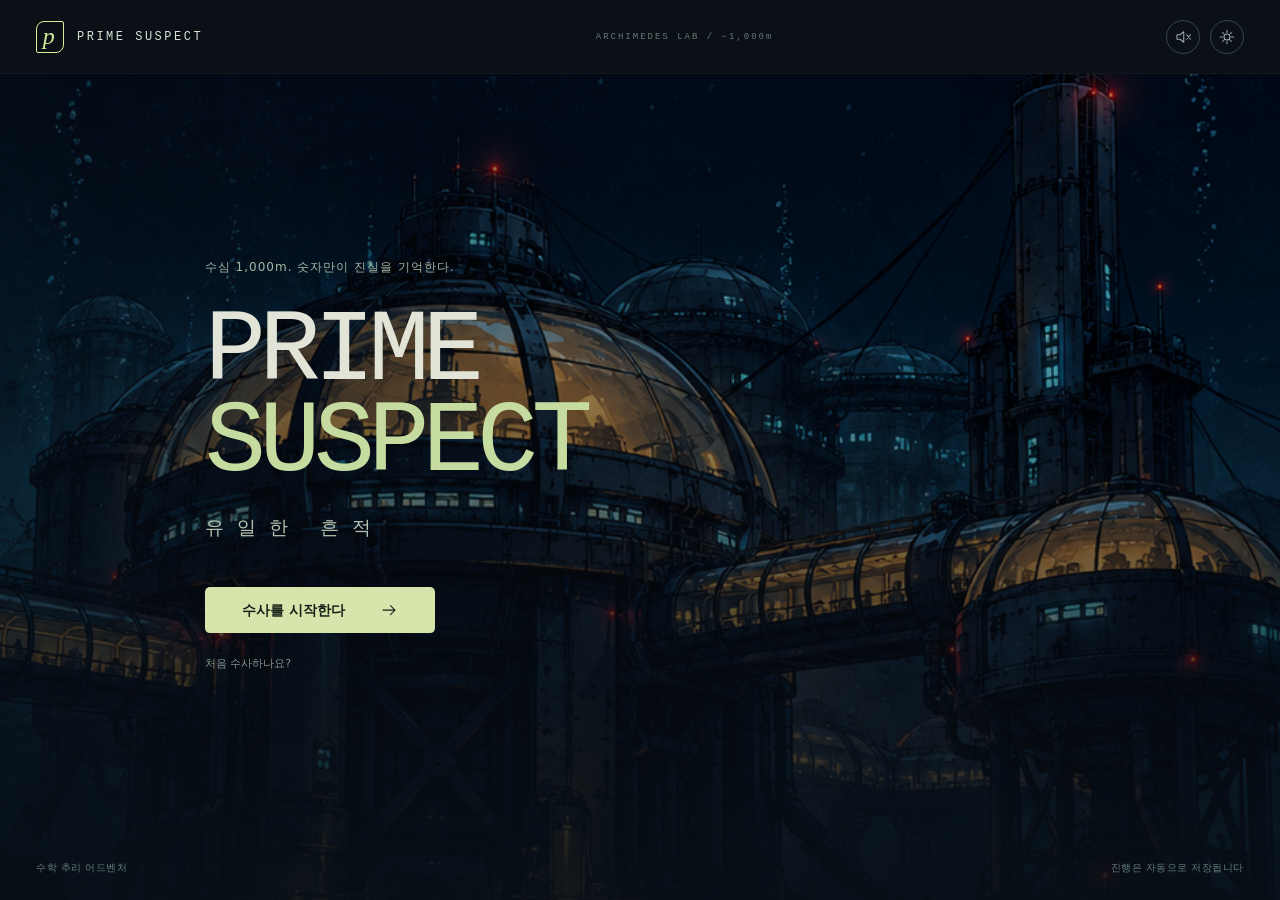
==== commit c11d47dc: "Integrate tech-noir artwork and gesture-gated audio into gameplay" ====
--- a/index.html
+++ b/index.html
@@ -9,6 +9,7 @@
   <link rel="icon" href="data:image/svg+xml,%3Csvg xmlns='http://www.w3.org/2000/svg' viewBox='0 0 64 64'%3E%3Crect width='64' height='64' rx='14' fill='%230c1319'/%3E%3Ctext x='32' y='45' font-size='44' text-anchor='middle' fill='%23ddefa0' font-family='monospace'%3Ep%3C/text%3E%3C/svg%3E">
   <link rel="stylesheet" href="styles.css">
   <script defer src="assets/manifest.js"></script>
+  <script defer src="media.js"></script>
   <script defer src="core.js"></script>
   <script defer src="cases.js"></script>
   <script defer src="game.js"></script>
--- a/styles.css
+++ b/styles.css
@@ -76,3 +76,44 @@
 @media(prefers-reduced-motion:reduce){.focus-mode *,.focus-mode *:before,.focus-mode *:after{animation:none!important;transition:none!important}}
 
 @media(max-width:760px){.dialogue-controls:has(.deduction-label) .dialogue-left{display:none}.dialogue-controls:has(.deduction-label) .dialogue-right{margin-left:auto}}
+
+/* Production art: keep all game labels and numeric evidence as selectable HTML. */
+.scene-background{position:absolute;inset:0;width:100%;height:100%;object-fit:cover;object-position:center;z-index:1}
+.scene-background~:not(.room-vignette){display:none}
+.scene-background[hidden]~:not(.room-vignette){display:block}
+.room-art .room-vignette{z-index:2;background:linear-gradient(0deg,#080f17e8,transparent 68%),linear-gradient(90deg,#080f1760,transparent 70%)}
+.title-screen .scene-background{object-position:center 42%;filter:brightness(.7)}
+.scene-figure .portrait-asset{height:100%;width:100%;max-width:none;opacity:1}
+.person-choice .portrait-asset{height:100%;width:100%;object-fit:contain;object-position:center bottom}
+.scene-location,.scene-caption{text-shadow:0 2px 6px #000;color:#c3d1d4}
+.evidence-art{display:inline-flex;position:relative;align-items:center;justify-content:center;width:78px;height:78px;vertical-align:middle}
+.evidence-art img{width:100%;height:100%;object-fit:contain}
+.evidence-art.large{display:flex;width:min(240px,70vw);height:200px;margin:12px auto}
+.evidence-art .asset-data{position:absolute;bottom:5%;left:50%;transform:translateX(-50%);white-space:nowrap;font:10px var(--mono);padding:4px 6px;background:#0b132bef;border:1px solid #637f8c;color:#f0f6ef;border-radius:3px}
+.evidence-art.large .asset-data{font-size:15px}
+.focus-card-slot>.evidence-art{width:160px;height:105px}
+.focus-card-slot>.evidence-art .asset-data{font-size:12px;bottom:0}
+.evidence-icon:has(.evidence-art){height:78px;margin-bottom:8px}
+.notebook-entry>.evidence-art{float:right;margin:0 0 8px 12px}
+.scene-map .room-number{background:none;border:0;box-shadow:none;width:48px;height:48px}
+.scene-map .room-number img{display:block;width:100%;height:100%}
+.scene-map .map{background-color:#0b132b;background-image:linear-gradient(#54708219 1px,transparent 1px),linear-gradient(90deg,#54708219 1px,transparent 1px);background-size:24px 24px;border:1px solid #54708266;border-radius:6px}
+.resolution-portrait{float:right;width:150px;height:165px;margin:12px 0 12px 18px}
+.resolution-portrait .portrait-stage{height:100%;background:transparent}
+.resolution-portrait img{width:100%;height:100%;object-fit:contain}
+.resolution-portrait .person-name,.resolution-portrait .portrait-id,.resolution-portrait .emotion,.resolution-portrait .crosshair,.resolution-portrait .placeholder-label{display:none}
+.resolution-dialog .dialog-actions{clear:both}
+/* Code-owned values sit in the generated chip's blank value slot. */
+.focused-decoder .factor-chip{background:transparent url('assets/ui-kit/assets/ui_block_even.svg') center/100% 100% no-repeat;border:0;border-radius:0;min-width:110px;min-height:80px;padding:27px 15px 7px}
+.focused-decoder .factor-chip.odd{background-image:url('assets/ui-kit/assets/ui_block_odd.svg')}
+.focused-decoder .factor-chip.unknown{background-image:url('assets/ui-kit/assets/ui_block_prime_state.svg')}
+.focused-decoder .factor-chip small{display:none}
+#proof-button{background:#451e2b url('assets/ui-kit/assets/ui_btn_contradict_idle.svg') center/100% 100% no-repeat;color:#fff;border:0;min-height:56px;padding:15px 22px;text-shadow:0 1px 3px #000}
+#proof-button:disabled{background-image:url('assets/ui-kit/assets/ui_btn_contradict_disabled.svg')}
+#proof-button:focus-visible{outline:3px solid #00f5d4;outline-offset:3px}
+.scan-flash{position:relative}.scan-flash:after{content:'';position:absolute;inset:0;background:url('assets/ui-kit/assets/vfx_prime_slash.svg') center/contain no-repeat;pointer-events:none;animation:art-slash .45s ease-out forwards}@keyframes art-slash{from{opacity:.8}to{opacity:0}}
+#proof-button{min-width:190px}.proof-label{display:flex;align-items:center;justify-content:center;position:relative;width:85%;min-height:28px;background:#0b132b;color:inherit;white-space:nowrap}
+@media(max-width:600px){.resolution-portrait{width:100px;height:120px;margin-left:10px}.evidence-art{width:65px;height:65px}.evidence-icon:has(.evidence-art){height:65px}.focused-decoder .factor-chip{min-width:92px;min-height:72px;padding-top:27px}.scene-figure .portrait-asset{mask-image:linear-gradient(180deg,black 85%,transparent)}#proof-button{padding:12px 16px;min-height:52px}.scene-map .room-number{width:43px;height:43px}}
+@media(prefers-reduced-motion:reduce){.scan-flash:after{display:none}.scene-figure{transition:none}}
+
+.scene-map .room-number{position:relative}.map-value{position:absolute;inset:23%;display:flex;align-items:center;justify-content:center;background:#0b132b;color:#e7eff7;font:20px var(--mono)}
